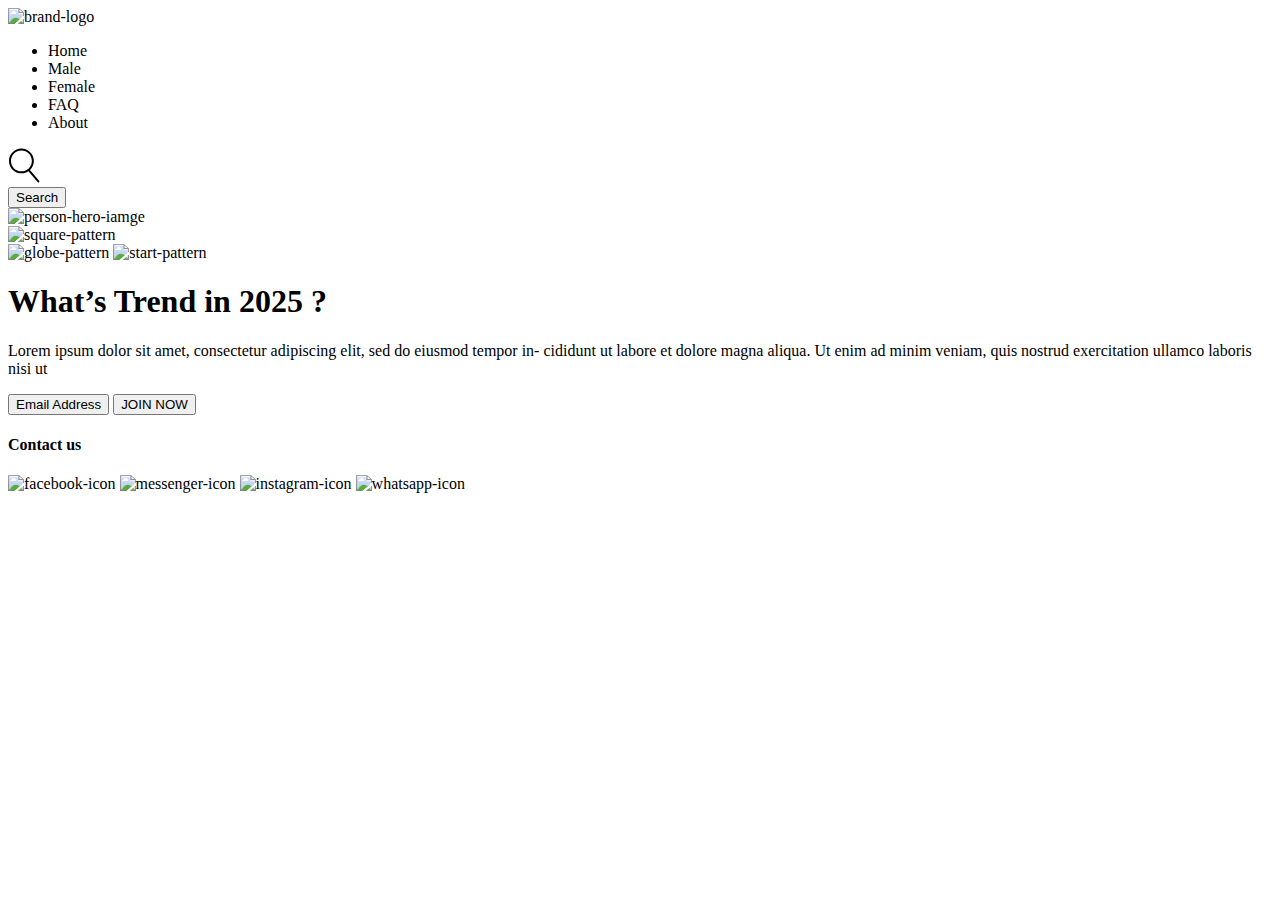
==== html-css/1-whats-trend-in-2025/index.html @ 1ed254e1 "adding numbers to project names" ====
<!DOCTYPE html>
<html lang="en">

<head>
  <meta charset="UTF-8" />
  <meta http-equiv="X-UA-Compatible" content="IE=edge" />
  <meta name="viewport" content="width=device-width, initial-scale=1.0" />
  <!-- CSS File -->
  <link rel="stylesheet" href="/style.css" />
  <!-- Font Orbiton -->
  <link rel="preconnect" href="https://fonts.googleapis.com" />
  <link rel="preconnect" href="https://fonts.gstatic.com" crossorigin />
  <link href="https://fonts.googleapis.com/css2?family=Orbitron:wght@400;500;600;700;800&display=swap"
    rel="stylesheet" />

  <!-- FONT Poppins -->
  <link rel="preconnect" href="https://fonts.googleapis.com" />
  <link rel="preconnect" href="https://fonts.gstatic.com" crossorigin />
  <link href="https://fonts.googleapis.com/css2?family=Poppins:wght@200;300;400;500;600;700&display=swap"
    rel="stylesheet" />
  <title>Document</title>
</head>

<body>
  <div class="container">
    <!-- Navbar Section -->
    <section aria-label="navbar">
      <nav class="navbar-container">
        <div>
          <img src="/assets/Logo.png" alt="brand-logo" />
        </div>
        <div>
          <ul class="list">
            <li class="list-item">Home</li>
            <li class="list-item">Male</li>
            <li class="list-item">Female</li>
            <li class="list-item">FAQ</li>
            <li class="list-item">About</li>
          </ul>
        </div>
        <div class="button-group">
          <div class="search-icon">
            <svg width="32" height="35" viewBox="0 0 32 35" fill="none" xmlns="http://www.w3.org/2000/svg">
              <path
                d="M13.42 25.34C6.56004 25.34 0.97998 19.76 0.97998 12.9C0.97998 6.03999 6.56004 0.459991 13.42 0.459991C20.28 0.459991 25.86 6.03999 25.86 12.9C25.87 19.76 20.28 25.34 13.42 25.34ZM13.42 2.44999C7.66004 2.44999 2.97998 7.13999 2.97998 12.89C2.97998 18.64 7.66004 23.33 13.42 23.33C19.18 23.33 23.86 18.64 23.86 12.89C23.86 7.13999 19.18 2.44999 13.42 2.44999Z"
                fill="black" />
              <path
                d="M30.35 34.4C30.07 34.4 29.7899 34.28 29.5899 34.05L19.75 22.53C19.39 22.11 19.44 21.48 19.86 21.12C20.28 20.76 20.91 20.81 21.27 21.23L31.11 32.75C31.47 33.17 31.42 33.8 31 34.16C30.81 34.32 30.58 34.4 30.35 34.4Z"
                fill="black" />
            </svg>
          </div>
          <div><button class="nav-button">Search</button></div>
        </div>
      </nav>
    </section>
    <!-- Hero Banner Section -->
    <section aria-label="banner">
      <div class="hero-container">
        <!-- --------------- -->
        <!-- Patterns -->
        <!-- ---------------- -->
        <div class="col-left">
          <div class="person">
            <img src="/assets/Image.png" alt="person-hero-iamge" />
          </div>
          <span class="square">
            <img src="/assets/squares.png" alt="square-pattern" />
          </span>
        </div>

        <div class="col-right">

          <!-- Globe -->
          <span class="globe">
            <img src="/assets/globe.png" alt="globe-pattern" />
          </span>
          <!-- Star -->
          <span class="star">
            <img src="/assets/start.png" alt="start-pattern" />
          </span>

          <div class="hero-container-right">
            <h1 class="hero-heading">What’s Trend in 2025 ?</h1>
            <p class="hero-description">
              Lorem ipsum dolor sit amet, consectetur adipiscing elit, sed do
              eiusmod tempor in- cididunt ut labore et dolore magna aliqua. Ut
              enim ad minim veniam, quis nostrud exercitation ullamco laboris
              nisi ut
            </p>
            <div>
              <button class="button-email">Email Address</button>
              <button class="button-join">JOIN NOW</button>
            </div>
            <div>
              <h4 class="contact-heading">Contact us</h4>
              <div class="icons">
                <span>
                  <img src="/assets/Group.png" alt="facebook-icon" />
                </span>
                <span>
                  <img src="/assets/Group (1).png" alt="messenger-icon" />
                </span>
                <span>
                  <img src="/assets/Group (2).png" alt="instagram-icon" />
                </span>
                <span>
                  <img src="/assets/Group (3).png" alt="whatsapp-icon" />
                </span>
              </div>
            </div>
          </div>
        </div>
      </div>
    </section>
  </div>
</body>

</html>
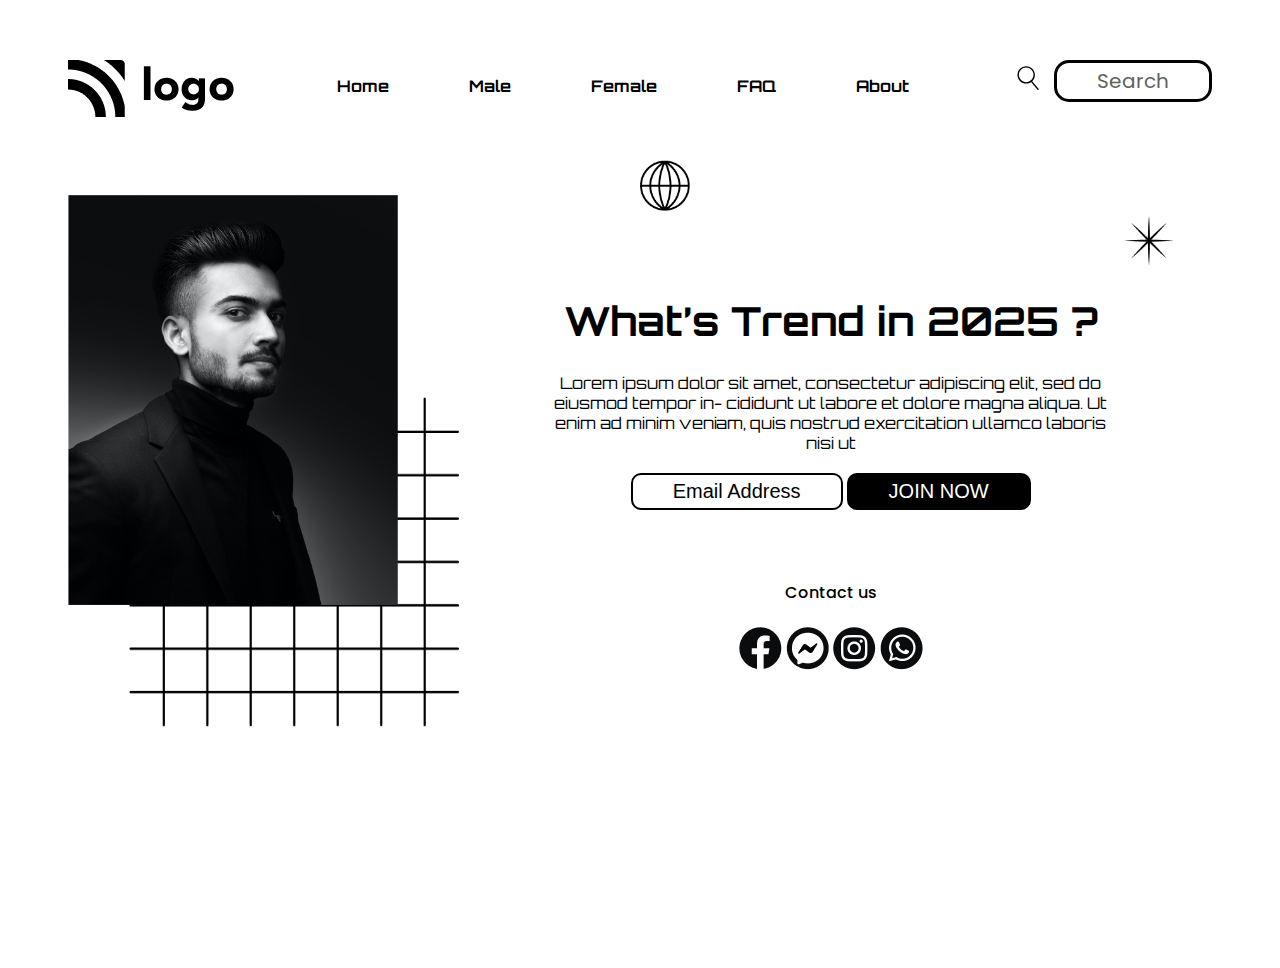
==== commit 4739d061: "added Readm.md" ====
--- a/html-css/1-whats-trend-in-2025/index.html
+++ b/html-css/1-whats-trend-in-2025/index.html
@@ -6,7 +6,7 @@
   <meta http-equiv="X-UA-Compatible" content="IE=edge" />
   <meta name="viewport" content="width=device-width, initial-scale=1.0" />
   <!-- CSS File -->
-  <link rel="stylesheet" href="/style.css" />
+  <link rel="stylesheet" href="./style.css" />
   <!-- Font Orbiton -->
   <link rel="preconnect" href="https://fonts.googleapis.com" />
   <link rel="preconnect" href="https://fonts.gstatic.com" crossorigin />
@@ -27,7 +27,7 @@
     <section aria-label="navbar">
       <nav class="navbar-container">
         <div>
-          <img src="/assets/Logo.png" alt="brand-logo" />
+          <img src="./assets/Logo.png" alt="brand-logo" />
         </div>
         <div>
           <ul class="list">
@@ -61,10 +61,10 @@
         <!-- ---------------- -->
         <div class="col-left">
           <div class="person">
-            <img src="/assets/Image.png" alt="person-hero-iamge" />
+            <img src="./assets/Image.png" alt="person-hero-iamge" />
           </div>
           <span class="square">
-            <img src="/assets/squares.png" alt="square-pattern" />
+            <img src="./assets/squares.png" alt="square-pattern" />
           </span>
         </div>
 
@@ -72,11 +72,11 @@
 
           <!-- Globe -->
           <span class="globe">
-            <img src="/assets/globe.png" alt="globe-pattern" />
+            <img src="./assets/globe.png" alt="globe-pattern" />
           </span>
           <!-- Star -->
           <span class="star">
-            <img src="/assets/start.png" alt="start-pattern" />
+            <img src="./assets/start.png" alt="start-pattern" />
           </span>
 
           <div class="hero-container-right">
@@ -95,16 +95,16 @@
               <h4 class="contact-heading">Contact us</h4>
               <div class="icons">
                 <span>
-                  <img src="/assets/Group.png" alt="facebook-icon" />
+                  <img src="./assets/Group.png" alt="facebook-icon" />
                 </span>
                 <span>
-                  <img src="/assets/Group (1).png" alt="messenger-icon" />
+                  <img src="./assets/Group (1).png" alt="messenger-icon" />
                 </span>
                 <span>
-                  <img src="/assets/Group (2).png" alt="instagram-icon" />
+                  <img src="./assets/Group (2).png" alt="instagram-icon" />
                 </span>
                 <span>
-                  <img src="/assets/Group (3).png" alt="whatsapp-icon" />
+                  <img src="./assets/Group (3).png" alt="whatsapp-icon" />
                 </span>
               </div>
             </div>
--- a/html-css/1-whats-trend-in-2025/style.css
+++ b/html-css/1-whats-trend-in-2025/style.css
@@ -0,0 +1,239 @@
+body{
+    background-color: #fff;
+    height : 100vh;
+    font-family: Orbitron;
+    overflow: hidden;
+    /* background-position: center;
+    background-size : cover; */
+}
+
+
+.container{
+    margin: 60px 60px;
+}
+
+
+/* NAVBAR */
+
+.navbar-container{
+    display: flex;
+    flex-direction: row;
+    height: 15vh;
+    justify-content: space-between;
+}
+
+nav div img{
+    display: flex;
+    flex-direction: row;
+    flex: 1;
+    margin: auto;
+}
+
+/* .list-menu{
+    display: flex;
+    flex-direction: row;
+    flex: 2;
+    justify-content: space-around;
+    align-items: center;
+    list-style-type: none;
+} */
+
+nav div .list{
+    display: flex;
+    flex-direction: row;
+    flex: 2;
+    justify-content: space-around;
+    align-items: stretch;
+    list-style-type: none;
+    padding: 0;
+} 
+
+nav div .list-item{
+    margin: 0px 40px;
+    font-weight: 700;
+    cursor: pointer;
+}
+
+/* nav div .button-group{
+    display: flex;
+    flex-direction: row;
+    flex: 1;
+    justify-content: flex-end;
+} */
+
+nav div .list-item:hover{
+    border-bottom: 3px solid #000;
+    text-decoration: none; 
+    /* text-align: center; */
+    /* width: 30px; */
+    /* width: 60%; */
+    /* display: block; */
+    /* margin: 0 auto; */
+    /* content: ""; */
+}
+
+nav .button-group{
+    display: flex;
+    flex-direction: row;
+    align-items: flex-start;
+}
+
+nav .button-group .search-icon{
+    transform: scale(0.7);
+    margin-right: 10px;
+}
+
+nav .button-group .search-icon:hover{
+    cursor: pointer;
+
+    /* width: 25px;
+    margin: 0 10px;
+    margin-right: 30px; */
+}
+
+nav .button-group .nav-button:hover{
+    cursor: pointer;
+    border-radius: 15px;
+}
+
+nav .button-group .nav-button{
+    font-family: "Poppins", sans-serif;
+    background-color: transparent;
+    padding: 3px 40px;
+    font-size: 20px;
+    font-weight: 400;
+    color: #616161;
+    border-radius: 15px;
+    border: 3px solid #000000;
+}
+
+/* HERO CONTAINER */
+.hero-container{
+    display: flex;
+    flex-direction: row;
+    height: 80vh;
+
+}
+
+.col-left{
+    display: flex;
+    /* flex-direction: column;
+    justify-content: flex-start; */
+    flex: 1;
+    position: relative;
+    top: 0;
+    left: 0;
+}   
+
+.person{
+    /* display: flex;
+    flex-direction: column;
+    justify-content: flex-start; */
+    position: relative;
+    top: 0;
+    left: 0;
+}
+
+.square{
+    position: absolute;
+    top: 28%;
+    left: 16%;
+    z-index: -1;
+}
+
+.person img{
+    width: 330px;
+}
+
+.square img{
+    width: 330px;
+}
+
+/* COL-RIGHT */
+.col-right{
+    display: flex;
+    flex-direction: column;
+    flex: 2;
+    position: relative;
+}
+
+.globe{
+    margin-left: 25%;
+}
+
+.globe img{
+    margin-top: -40px;
+    width: 50px;
+}
+
+.star{
+    text-align: right;
+    margin-right: 5%;
+}
+
+.star img{
+    width: 50px;
+}
+
+.hero-container-right{
+    text-align: center;
+}
+
+.hero-heading{
+    font-size: 2.5rem;
+}
+
+.hero-description{
+    margin: 20px 100px;
+}
+
+
+.button-email:hover{
+    cursor: pointer;
+    border-radius: 13px;
+}
+
+.button-email{
+    /* display: flex;
+    flex-direction: row;
+    flex: 0.5;
+    background-color: #fff;
+    color: #000;
+    border: 1px solid #000;
+    border-radius: 10px; */
+    background-color: #fff;
+    color: #000;
+    border: 2px solid #000;
+    border-radius: 10px;
+    padding: 5px 40px;
+    font-size: 20px;
+}
+
+.button-join:hover{
+    cursor: pointer;
+    border-radius: 13px;
+}
+
+.button-join{
+    /* display: flex;
+    flex-direction: row;
+    flex: 0.5;
+    background-color: #fff;
+    color: #000;
+    border: 1px solid #000;
+    border-radius: 10px; */
+    background-color: #000;
+    color: #fff;
+    border: 2px solid #000;
+    border-radius: 10px;
+    padding: 5px 40px;
+    font-size: 20px;
+}
+
+.contact-heading{
+    margin-top: 70px;
+    font-family: Poppins;
+    font-weight: 500;
+}
+
+
